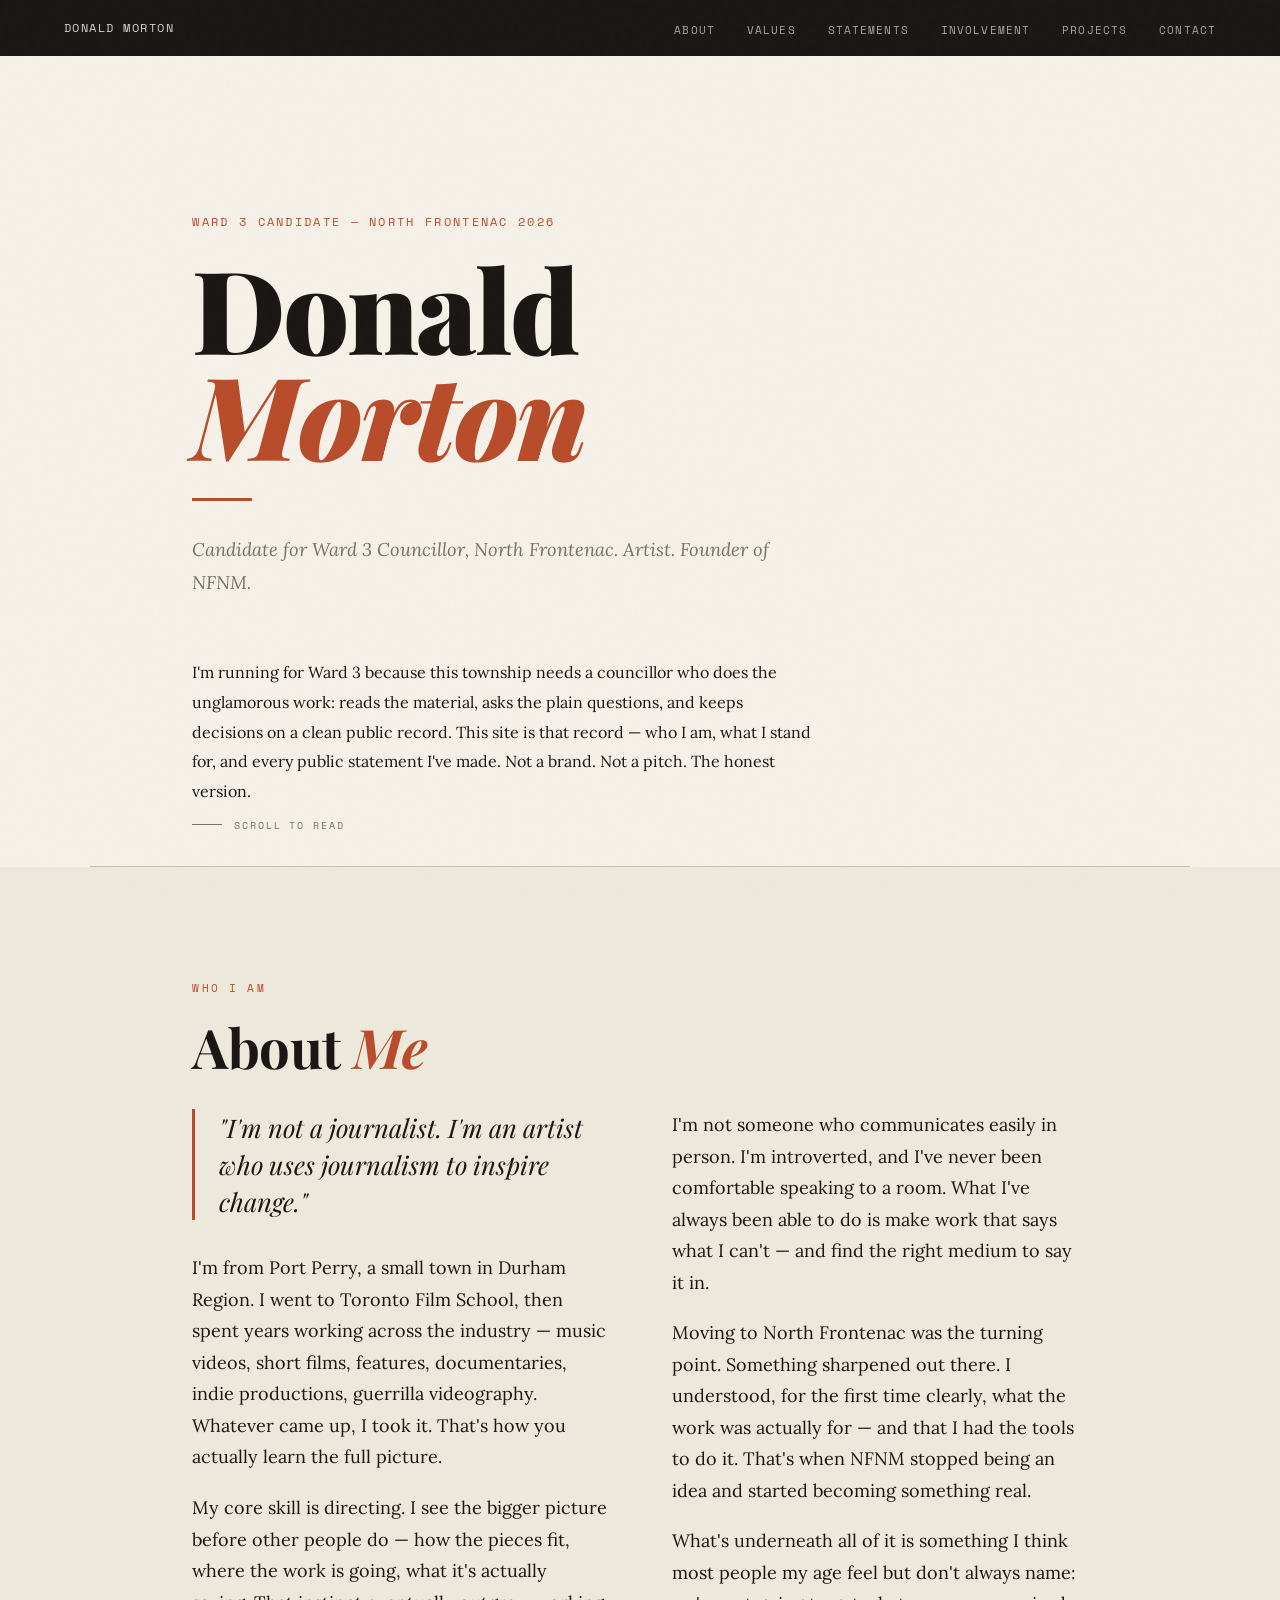
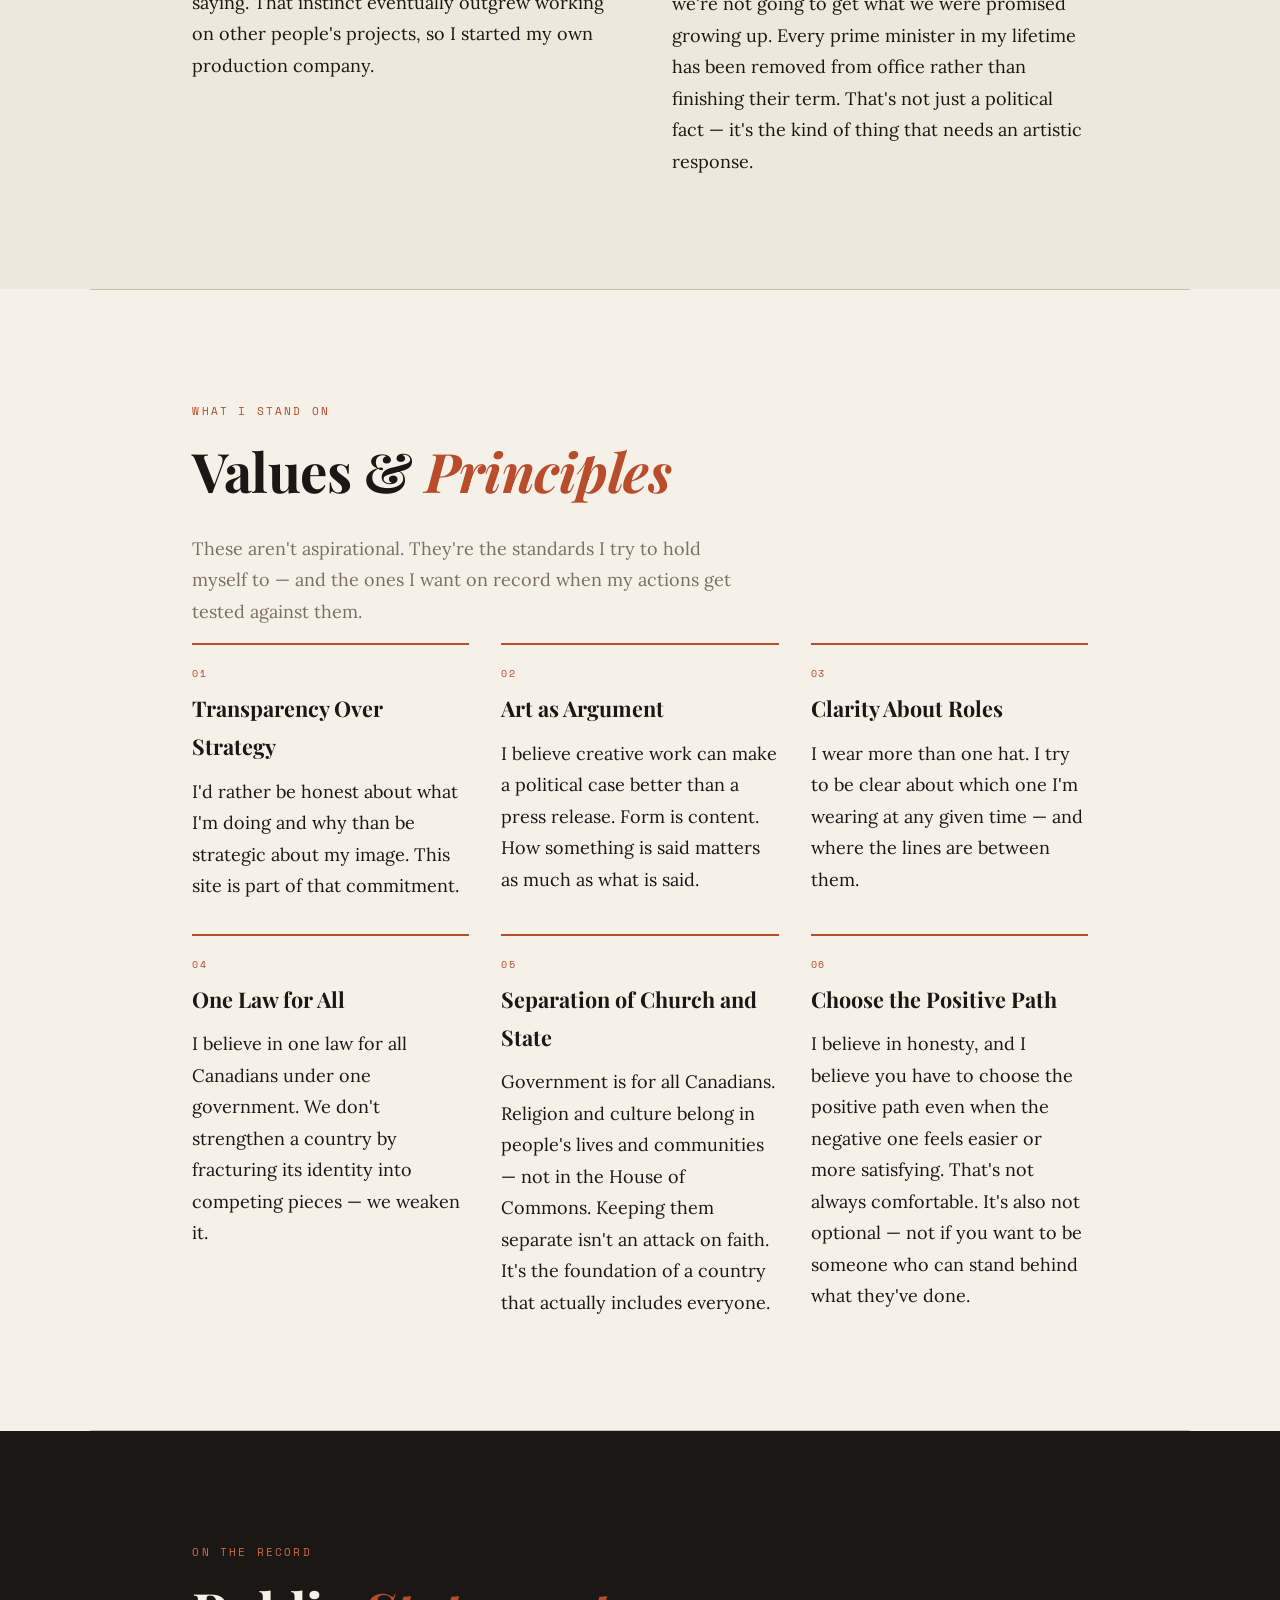
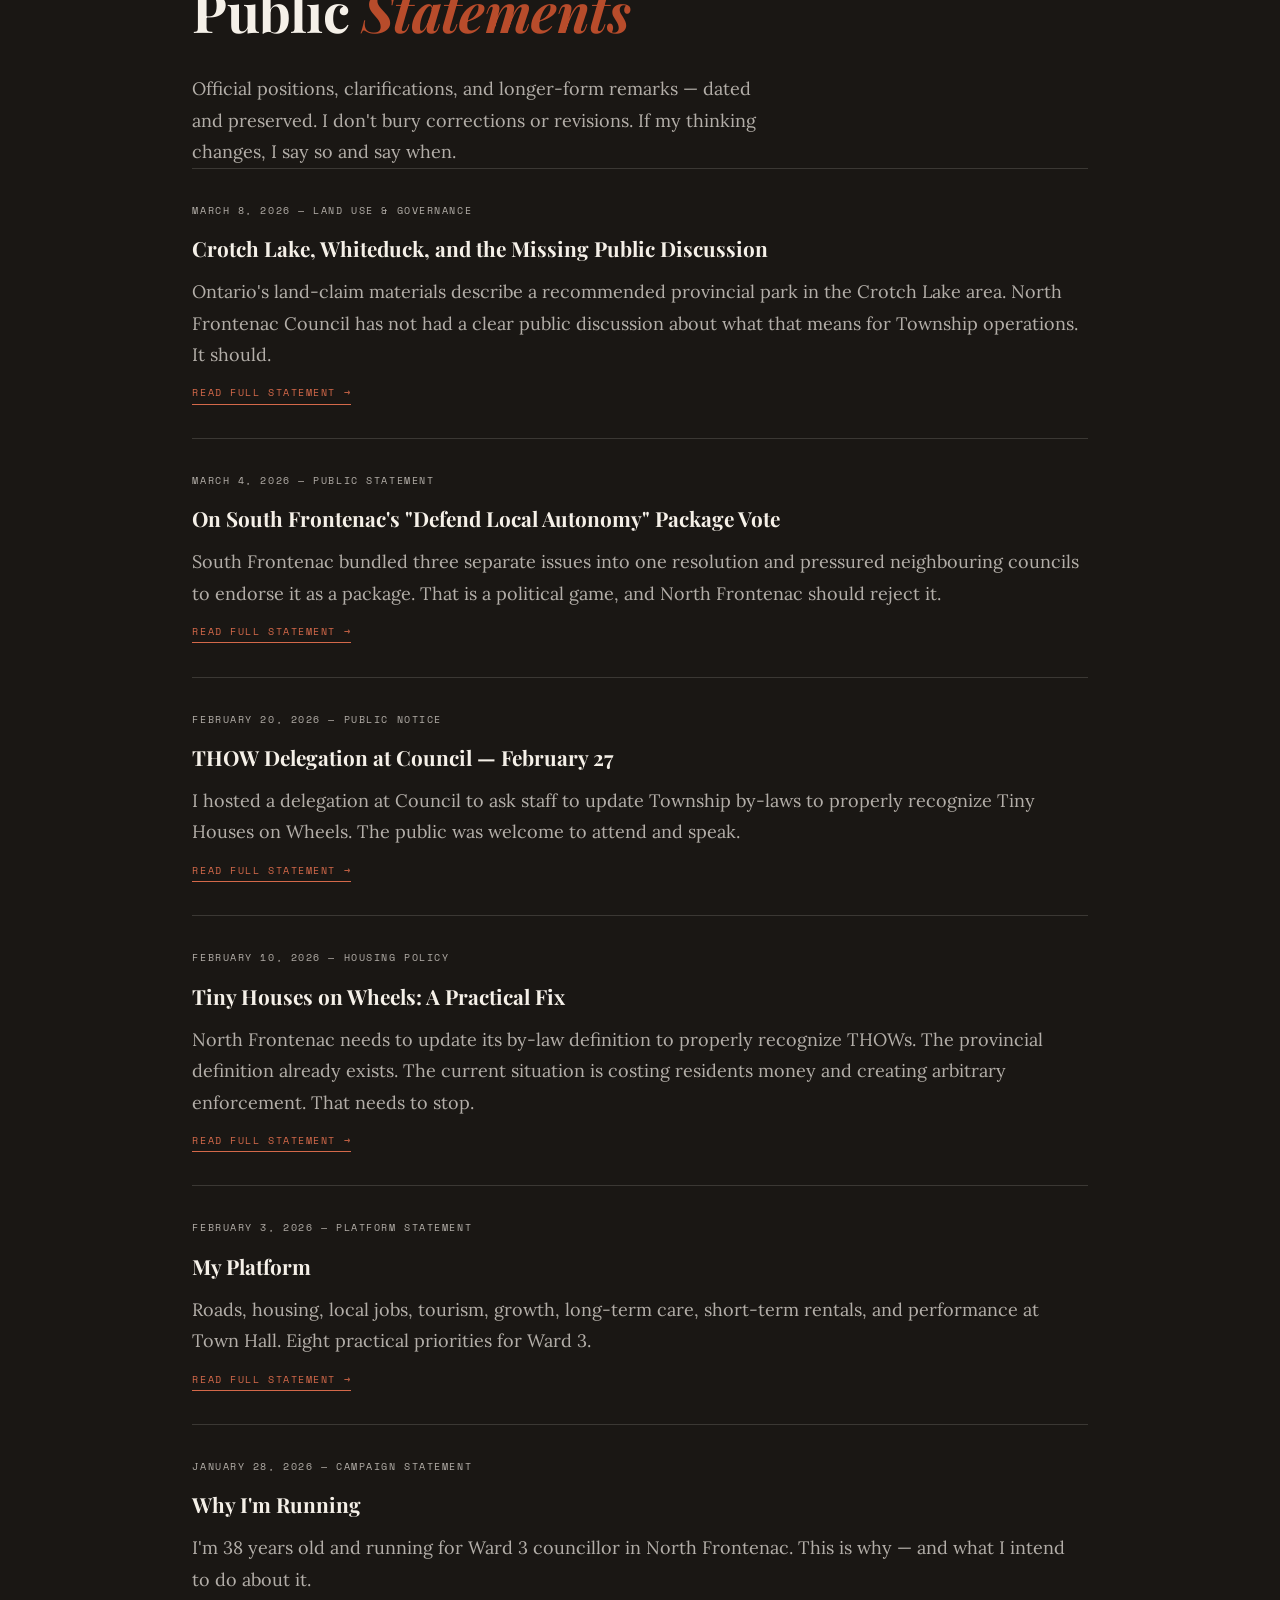
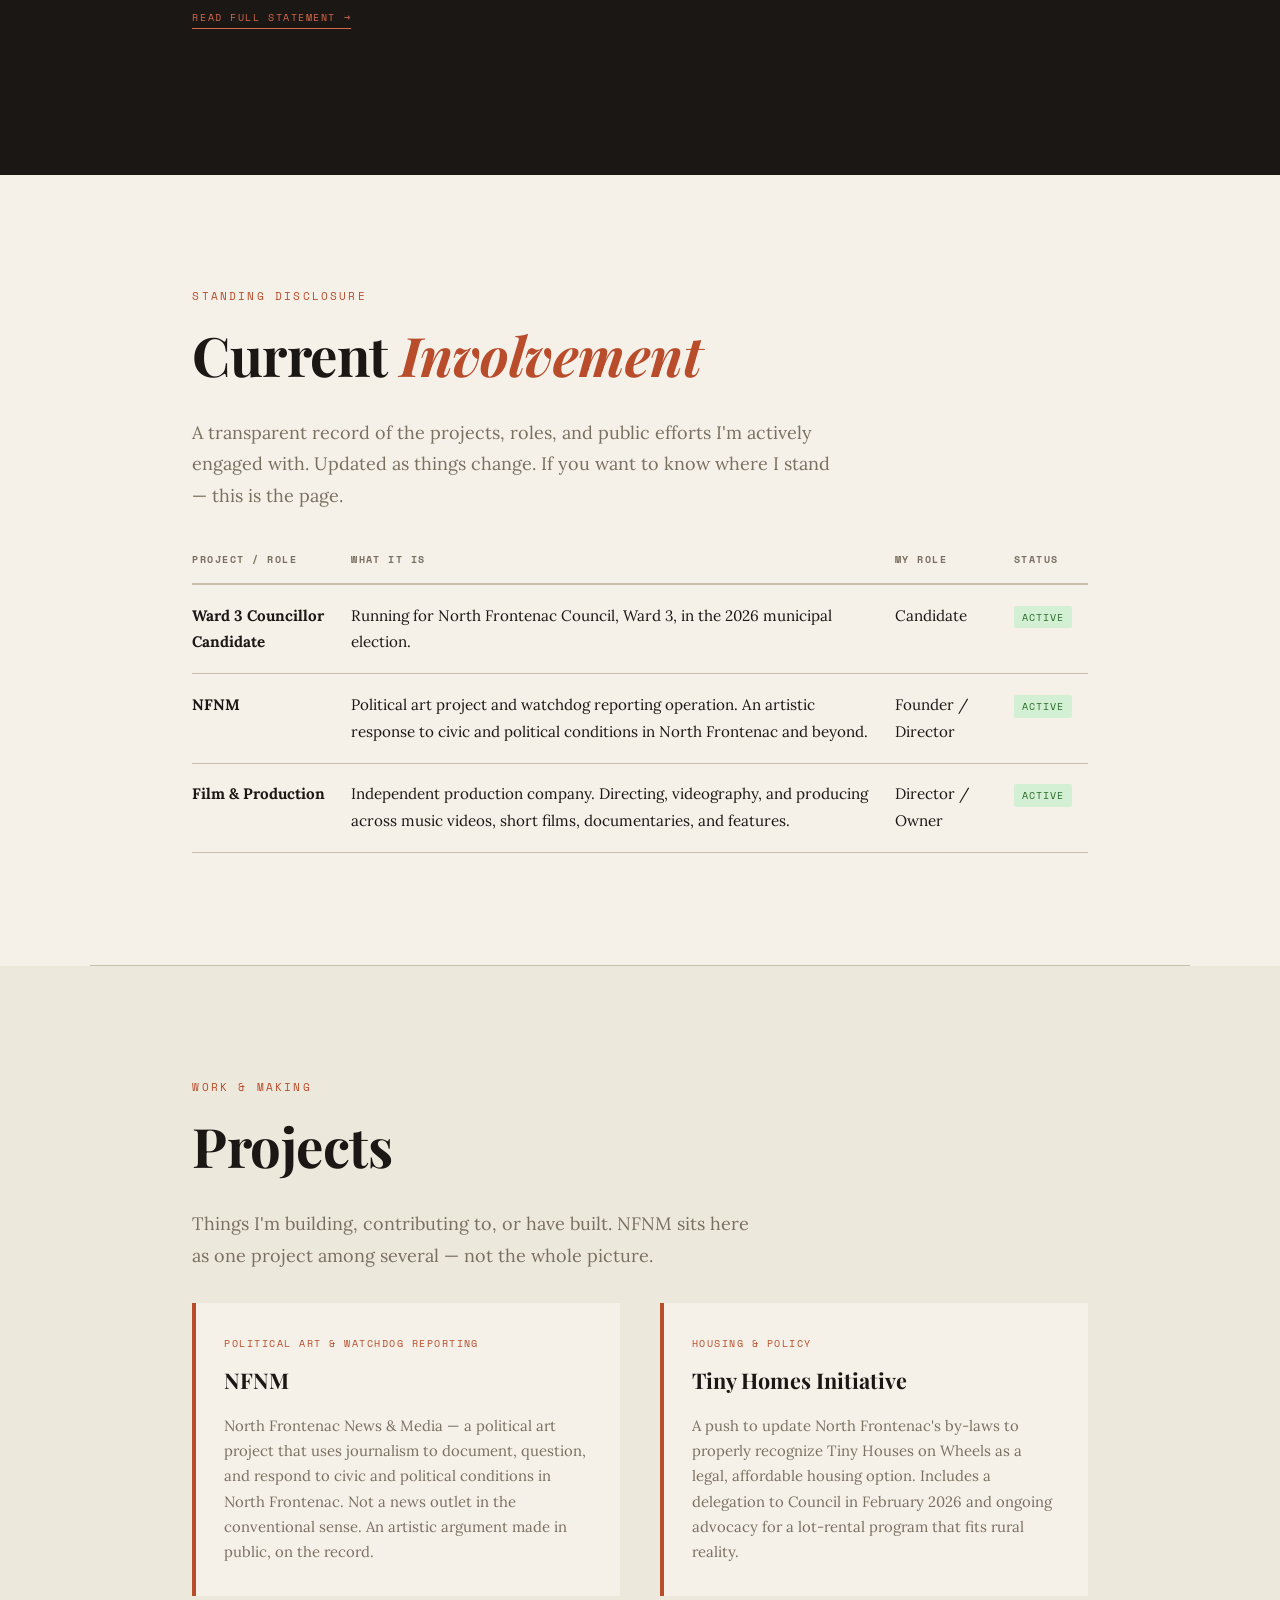
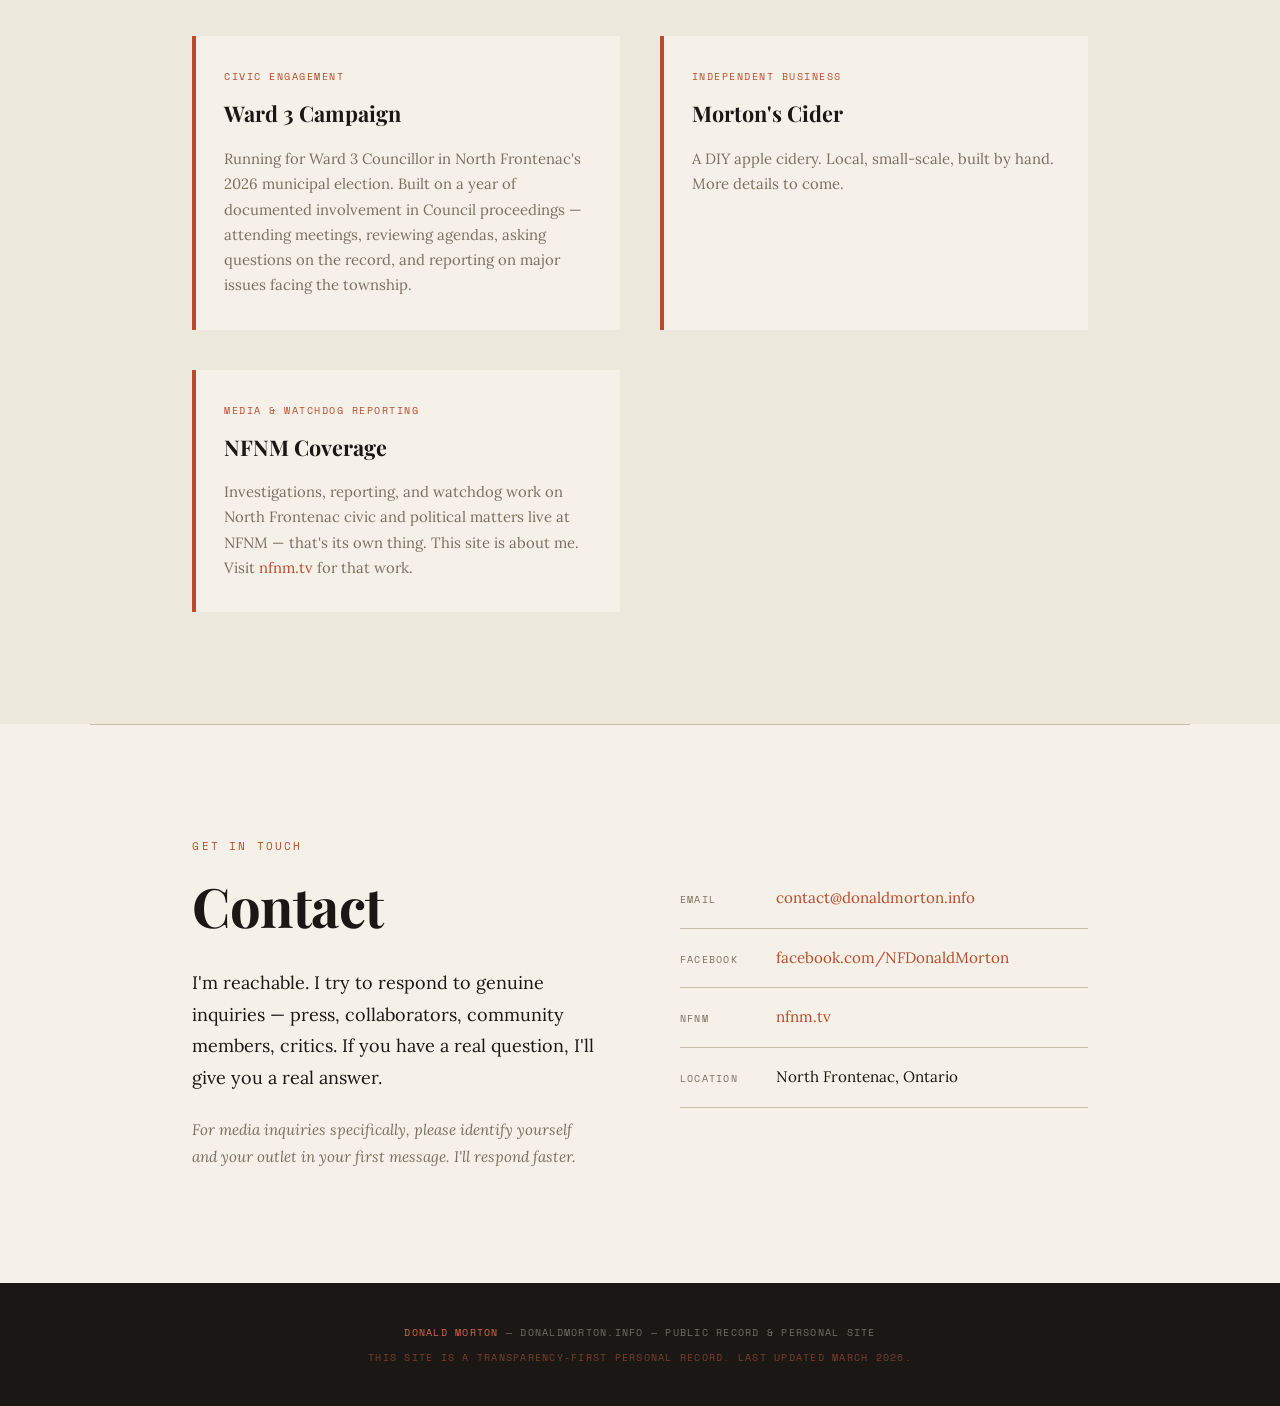
==== index.html @ 2f6a075d "Initial commit — donaldmorton.info Full site with index, 6 statement pages, CSS, and CNAME for GitHu" ====
<!DOCTYPE html>
<html lang="en">
<head>
  <meta charset="UTF-8" />
  <meta name="viewport" content="width=device-width, initial-scale=1.0"/>
  <title>Donald Morton — Public Record</title>
  <link rel="preconnect" href="https://fonts.googleapis.com">
  <link rel="preconnect" href="https://fonts.gstatic.com" crossorigin>
  <link href="https://fonts.googleapis.com/css2?family=Playfair+Display:ital,wght@0,400;0,700;0,900;1,400;1,700&family=Lora:ital,wght@0,400;0,500;1,400&family=Space+Mono:ital,wght@0,400;0,700;1,400&display=swap" rel="stylesheet">

  <style>
    :root {
      --ink:     #1a1714;
      --paper:   #f5f0e8;
      --warm:    #ede8dc;
      --rust:    #b84c2b;
      --rust-lt: #d4694a;
      --muted:   #7a7060;
      --rule:    #c8bfaa;
    }

    *, *::before, *::after { box-sizing: border-box; margin: 0; padding: 0; }

    html { scroll-behavior: smooth; }

    body {
      background: var(--paper);
      color: var(--ink);
      font-family: 'Lora', Georgia, serif;
      font-size: 18px;
      line-height: 1.75;
      overflow-x: hidden;
    }

    /* ── NOISE TEXTURE OVERLAY ── */
    body::before {
      content: '';
      position: fixed;
      inset: 0;
      background-image: url("data:image/svg+xml,%3Csvg viewBox='0 0 200 200' xmlns='http://www.w3.org/2000/svg'%3E%3Cfilter id='n'%3E%3CfeTurbulence type='fractalNoise' baseFrequency='0.75' numOctaves='4' stitchTiles='stitch'/%3E%3C/filter%3E%3Crect width='100%25' height='100%25' filter='url(%23n)' opacity='0.035'/%3E%3C/svg%3E");
      pointer-events: none;
      z-index: 1000;
      opacity: 0.4;
    }

    /* ── NAV ── */
    nav {
      position: sticky;
      top: 0;
      z-index: 500;
      background: var(--ink);
      color: var(--paper);
      display: flex;
      align-items: center;
      justify-content: space-between;
      padding: 0 clamp(1.5rem, 5vw, 4rem);
      height: 56px;
    }

    .nav-logo {
      font-family: 'Space Mono', monospace;
      font-size: 0.78rem;
      letter-spacing: 0.12em;
      text-transform: uppercase;
      color: var(--paper);
      text-decoration: none;
      opacity: 0.85;
    }

    .nav-links {
      display: flex;
      gap: 2rem;
      list-style: none;
    }

    .nav-links a {
      font-family: 'Space Mono', monospace;
      font-size: 0.7rem;
      letter-spacing: 0.1em;
      text-transform: uppercase;
      color: var(--paper);
      text-decoration: none;
      opacity: 0.65;
      transition: opacity 0.2s;
    }
    .nav-links a:hover { opacity: 1; }

    /* ── HAMBURGER (mobile) ── */
    .hamburger {
      display: none;
      flex-direction: column;
      gap: 5px;
      cursor: pointer;
      padding: 4px;
      background: none;
      border: none;
    }
    .hamburger span {
      display: block;
      width: 22px;
      height: 2px;
      background: var(--paper);
      opacity: 0.8;
      transition: all 0.3s;
    }

    /* ── SECTIONS ── */
    section {
      padding: clamp(4rem, 10vw, 7rem) clamp(1.5rem, 8vw, 14rem);
      max-width: 1100px;
      margin: 0 auto;
    }

    /* ── HERO ── */
    #home {
      min-height: 90vh;
      display: flex;
      flex-direction: column;
      justify-content: center;
      padding-top: clamp(4rem, 12vw, 9rem);
      padding-bottom: 3rem;
      position: relative;
    }

    .hero-eyebrow {
      font-family: 'Space Mono', monospace;
      font-size: 0.72rem;
      letter-spacing: 0.2em;
      text-transform: uppercase;
      color: var(--rust);
      margin-bottom: 1.4rem;
    }

    .hero-name {
      font-family: 'Playfair Display', serif;
      font-size: clamp(3.5rem, 9vw, 8rem);
      font-weight: 900;
      line-height: 0.92;
      letter-spacing: -0.02em;
      margin-bottom: 2rem;
      color: var(--ink);
    }

    .hero-name em {
      font-style: italic;
      color: var(--rust);
    }

    .hero-desc {
      max-width: 580px;
      font-size: 1.15rem;
      color: var(--muted);
      line-height: 1.8;
      margin-bottom: 2.5rem;
      font-style: italic;
    }

    .hero-rule {
      width: 60px;
      height: 3px;
      background: var(--rust);
      margin-bottom: 2rem;
    }

    .hero-statement {
      max-width: 620px;
      font-size: 1rem;
      line-height: 1.85;
    }

    .hero-scroll-hint {
      position: absolute;
      bottom: 2rem;
      left: clamp(1.5rem, 8vw, 14rem);
      font-family: 'Space Mono', monospace;
      font-size: 0.65rem;
      letter-spacing: 0.18em;
      text-transform: uppercase;
      color: var(--muted);
      display: flex;
      align-items: center;
      gap: 0.75rem;
    }
    .hero-scroll-hint::before {
      content: '';
      display: block;
      width: 30px;
      height: 1px;
      background: var(--muted);
    }

    /* ── DIVIDER ── */
    .divider {
      width: 100%;
      height: 1px;
      background: var(--rule);
      max-width: 1100px;
      margin: 0 auto;
    }

    /* ── SECTION HEADER ── */
    .section-tag {
      font-family: 'Space Mono', monospace;
      font-size: 0.68rem;
      letter-spacing: 0.2em;
      text-transform: uppercase;
      color: var(--rust);
      margin-bottom: 1.2rem;
    }

    h2 {
      font-family: 'Playfair Display', serif;
      font-size: clamp(2rem, 4.5vw, 3.4rem);
      font-weight: 700;
      line-height: 1.1;
      margin-bottom: 2rem;
      letter-spacing: -0.01em;
    }

    h2 em { font-style: italic; color: var(--rust); }

    h3 {
      font-family: 'Playfair Display', serif;
      font-size: 1.35rem;
      font-weight: 700;
      margin-bottom: 0.6rem;
    }

    p + p { margin-top: 1.2rem; }

    /* ── ABOUT ── */
    #about { background: var(--warm); max-width: 100%; }
    #about .inner { max-width: 1100px; margin: 0 auto; padding: 0 clamp(1.5rem, 8vw, 14rem); }

    .about-grid {
      display: grid;
      grid-template-columns: 1fr 1fr;
      gap: 4rem;
      align-items: start;
      margin-top: 1rem;
    }

    .about-pull {
      font-family: 'Playfair Display', serif;
      font-size: 1.6rem;
      font-style: italic;
      line-height: 1.45;
      color: var(--ink);
      border-left: 3px solid var(--rust);
      padding-left: 1.5rem;
      margin-bottom: 2rem;
    }

    /* ── VALUES ── */
    .values-list {
      display: grid;
      grid-template-columns: repeat(auto-fit, minmax(260px, 1fr));
      gap: 2rem;
      margin-top: 1rem;
    }

    .value-card {
      border-top: 2px solid var(--rust);
      padding-top: 1.2rem;
    }

    .value-number {
      font-family: 'Space Mono', monospace;
      font-size: 0.65rem;
      letter-spacing: 0.15em;
      color: var(--rust);
      margin-bottom: 0.5rem;
    }

    /* ── STATEMENTS ── */
    #statements { background: var(--ink); color: var(--paper); max-width: 100%; }
    #statements .inner { max-width: 1100px; margin: 0 auto; padding: clamp(4rem, 10vw, 7rem) clamp(1.5rem, 8vw, 14rem); }
    #statements .section-tag { color: var(--rust-lt); }
    #statements h2 { color: var(--paper); }
    #statements p, #statements .statement-meta { color: rgba(245, 240, 232, 0.7); }

    .statement-entry {
      border-top: 1px solid rgba(245, 240, 232, 0.15);
      padding: 2rem 0;
    }
    .statement-entry:first-of-type { border-top: none; margin-top: 2rem; }

    .statement-meta {
      font-family: 'Space Mono', monospace;
      font-size: 0.65rem;
      letter-spacing: 0.15em;
      text-transform: uppercase;
      margin-bottom: 0.7rem;
    }

    .statement-title {
      font-family: 'Playfair Display', serif;
      font-size: 1.3rem;
      font-weight: 700;
      color: var(--paper);
      margin-bottom: 0.6rem;
    }

    .statement-link {
      display: inline-block;
      margin-top: 0.8rem;
      font-family: 'Space Mono', monospace;
      font-size: 0.65rem;
      letter-spacing: 0.15em;
      text-transform: uppercase;
      color: var(--rust-lt);
      text-decoration: none;
      border-bottom: 1px solid var(--rust-lt);
      padding-bottom: 2px;
    }

    /* ── INVOLVEMENT ── */
    .involvement-table {
      width: 100%;
      border-collapse: collapse;
      margin-top: 2rem;
    }

    .involvement-table th {
      font-family: 'Space Mono', monospace;
      font-size: 0.62rem;
      letter-spacing: 0.15em;
      text-transform: uppercase;
      color: var(--muted);
      text-align: left;
      padding: 0.5rem 1rem 0.9rem 0;
      border-bottom: 2px solid var(--rule);
    }

    .involvement-table td {
      padding: 1.1rem 1rem 1.1rem 0;
      border-bottom: 1px solid var(--rule);
      vertical-align: top;
      font-size: 0.95rem;
    }

    .status-badge {
      display: inline-block;
      font-family: 'Space Mono', monospace;
      font-size: 0.6rem;
      letter-spacing: 0.1em;
      text-transform: uppercase;
      padding: 3px 8px;
      border-radius: 2px;
    }

    .status-active {
      background: #d4f0d4;
      color: #2a6b2a;
    }

    .status-developing {
      background: #fdefd8;
      color: #7a4d10;
    }

    /* ── PROJECTS ── */
    #projects { background: var(--warm); max-width: 100%; }
    #projects .inner { max-width: 1100px; margin: 0 auto; padding: clamp(4rem, 10vw, 7rem) clamp(1.5rem, 8vw, 14rem); }

    .projects-grid {
      display: grid;
      grid-template-columns: repeat(auto-fit, minmax(290px, 1fr));
      gap: 2.5rem;
      margin-top: 2rem;
    }

    .project-card {
      background: var(--paper);
      padding: 2rem;
      position: relative;
    }

    .project-card::before {
      content: '';
      position: absolute;
      top: 0;
      left: 0;
      width: 4px;
      height: 100%;
      background: var(--rust);
    }

    .project-type {
      font-family: 'Space Mono', monospace;
      font-size: 0.62rem;
      letter-spacing: 0.15em;
      text-transform: uppercase;
      color: var(--rust);
      margin-bottom: 0.6rem;
    }

    .project-card h3 {
      margin-bottom: 0.8rem;
    }

    .project-card p {
      font-size: 0.93rem;
      color: var(--muted);
      line-height: 1.7;
    }

    /* ── CONTACT ── */
    .contact-inner {
      display: grid;
      grid-template-columns: 1fr 1fr;
      gap: 5rem;
      align-items: start;
    }

    .contact-note {
      font-style: italic;
      color: var(--muted);
      font-size: 0.95rem;
      margin-top: 1.5rem;
    }

    .contact-methods {
      margin-top: 2rem;
    }

    .contact-item {
      display: flex;
      align-items: baseline;
      gap: 1rem;
      padding: 1rem 0;
      border-bottom: 1px solid var(--rule);
    }

    .contact-label {
      font-family: 'Space Mono', monospace;
      font-size: 0.65rem;
      letter-spacing: 0.12em;
      text-transform: uppercase;
      color: var(--muted);
      min-width: 80px;
    }

    .contact-value {
      font-size: 0.95rem;
      color: var(--ink);
    }

    .contact-value a {
      color: var(--rust);
      text-decoration: none;
    }
    .contact-value a:hover {
      text-decoration: underline;
    }

    /* ── FOOTER ── */
    footer {
      background: var(--ink);
      color: rgba(245, 240, 232, 0.4);
      text-align: center;
      padding: 2.5rem;
      font-family: 'Space Mono', monospace;
      font-size: 0.65rem;
      letter-spacing: 0.12em;
      text-transform: uppercase;
    }

    footer span {
      color: var(--rust-lt);
    }

    /* ── ANIMATIONS ── */
    .reveal {
      opacity: 0;
      transform: translateY(24px);
      transition: opacity 0.7s ease, transform 0.7s ease;
    }
    .reveal.visible {
      opacity: 1;
      transform: translateY(0);
    }

    /* ── MOBILE ── */
    @media (max-width: 768px) {
      .nav-links { display: none; }
      .hamburger { display: flex; }

      .about-grid,
      .contact-inner {
        grid-template-columns: 1fr;
        gap: 2rem;
      }

      .involvement-table th:nth-child(3),
      .involvement-table td:nth-child(3) {
        display: none;
      }
    }

    @media (max-width: 480px) {
      .involvement-table { font-size: 0.85rem; }
    }
  </style>
</head>
<body>

  <!-- NAV -->
  <nav>
    <a class="nav-logo" href="#home">Donald Morton</a>
    <ul class="nav-links">
      <li><a href="#about">About</a></li>
      <li><a href="#values">Values</a></li>
      <li><a href="#statements">Statements</a></li>
      <li><a href="#involvement">Involvement</a></li>
      <li><a href="#projects">Projects</a></li>
      <li><a href="#contact">Contact</a></li>
    </ul>
    <button class="hamburger" onclick="toggleMenu()" aria-label="Menu">
      <span></span><span></span><span></span>
    </button>
  </nav>

  <!-- HERO -->
  <section id="home">
    <div class="hero-eyebrow">Ward 3 Candidate — North Frontenac 2026</div>
    <h1 class="hero-name">Donald<br><em>Morton</em></h1>
    <div class="hero-rule"></div>
    <p class="hero-desc">Candidate for Ward 3 Councillor, North Frontenac. Artist. Founder of NFNM.</p>
    <p class="hero-statement">
      I'm running for Ward 3 because this township needs a councillor who does the unglamorous work:
      reads the material, asks the plain questions, and keeps decisions on a clean public record.
      This site is that record — who I am, what I stand for, and every public statement I've made.
      Not a brand. Not a pitch. The honest version.
    </p>
    <div class="hero-scroll-hint">Scroll to read</div>
  </section>

  <div class="divider"></div>

  <!-- ABOUT -->
  <div id="about" style="padding: clamp(4rem,10vw,7rem) 0;">
    <div class="inner">
      <div class="section-tag">Who I Am</div>
      <h2>About <em>Me</em></h2>
      <div class="about-grid reveal">
        <div>
          <div class="about-pull">
            "I'm not a journalist. I'm an artist who uses journalism to inspire change."
          </div>
          <p>
            I'm from Port Perry, a small town in Durham Region. I went to Toronto Film School,
            then spent years working across the industry — music videos, short films, features,
            documentaries, indie productions, guerrilla videography. Whatever came up, I took it.
            That's how you actually learn the full picture.
          </p>
          <p>
            My core skill is directing. I see the bigger picture before other people do — how the
            pieces fit, where the work is going, what it's actually saying. That instinct eventually
            outgrew working on other people's projects, so I started my own production company.
          </p>
        </div>
        <div>
          <p>
            I'm not someone who communicates easily in person. I'm introverted, and I've never been
            comfortable speaking to a room. What I've always been able to do is make work that says
            what I can't — and find the right medium to say it in.
          </p>
          <p>
            Moving to North Frontenac was the turning point. Something sharpened out there. I understood,
            for the first time clearly, what the work was actually for — and that I had the tools to do it.
            That's when NFNM stopped being an idea and started becoming something real.
          </p>
          <p>
            What's underneath all of it is something I think most people my age feel but don't always name:
            we're not going to get what we were promised growing up. Every prime minister in my lifetime has
            been removed from office rather than finishing their term. That's not just a political fact —
            it's the kind of thing that needs an artistic response.
          </p>
        </div>
      </div>
    </div>
  </div>

  <div class="divider"></div>

  <!-- VALUES -->
  <section id="values">
    <div class="section-tag">What I Stand On</div>
    <h2>Values &amp; <em>Principles</em></h2>
    <p style="max-width: 560px; color: var(--muted); margin-bottom: 1rem;">
      These aren't aspirational. They're the standards I try to hold myself to — 
      and the ones I want on record when my actions get tested against them.
    </p>
    <div class="values-list reveal">

      <div class="value-card">
        <div class="value-number">01</div>
        <h3>Transparency Over Strategy</h3>
        <p>I'd rather be honest about what I'm doing and why than be strategic about my image. This site is part of that commitment.</p>
      </div>

      <div class="value-card">
        <div class="value-number">02</div>
        <h3>Art as Argument</h3>
        <p>I believe creative work can make a political case better than a press release. Form is content. How something is said matters as much as what is said.</p>
      </div>

      <div class="value-card">
        <div class="value-number">03</div>
        <h3>Clarity About Roles</h3>
        <p>I wear more than one hat. I try to be clear about which one I'm wearing at any given time — and where the lines are between them.</p>
      </div>

      <div class="value-card">
        <div class="value-number">04</div>
        <h3>One Law for All</h3>
        <p>I believe in one law for all Canadians under one government. We don't strengthen a country by fracturing its identity into competing pieces — we weaken it.</p>
      </div>

      <div class="value-card">
        <div class="value-number">05</div>
        <h3>Separation of Church and State</h3>
        <p>Government is for all Canadians. Religion and culture belong in people's lives and communities — not in the House of Commons. Keeping them separate isn't an attack on faith. It's the foundation of a country that actually includes everyone.</p>
      </div>

      <div class="value-card">
        <div class="value-number">06</div>
        <h3>Choose the Positive Path</h3>
        <p>I believe in honesty, and I believe you have to choose the positive path even when the negative one feels easier or more satisfying. That's not always comfortable. It's also not optional — not if you want to be someone who can stand behind what they've done.</p>
      </div>

    </div>
  </section>

  <div class="divider"></div>

  <!-- PUBLIC STATEMENTS -->
  <div id="statements">
    <div class="inner">
      <div class="section-tag">On The Record</div>
      <h2>Public <em>Statements</em></h2>
      <p style="max-width: 580px;">
        Official positions, clarifications, and longer-form remarks — dated and preserved. 
        I don't bury corrections or revisions. If my thinking changes, I say so and say when.
      </p>

      <div class="statement-entry reveal">
        <div class="statement-meta">March 8, 2026 — Land Use &amp; Governance</div>
        <div class="statement-title">Crotch Lake, Whiteduck, and the Missing Public Discussion</div>
        <p>Ontario's land-claim materials describe a recommended provincial park in the Crotch Lake area. North Frontenac Council has not had a clear public discussion about what that means for Township operations. It should.</p>
        <a href="statements/crotch-lake-whiteduck.html" class="statement-link">Read full statement →</a>
      </div>

      <div class="statement-entry reveal">
        <div class="statement-meta">March 4, 2026 — Public Statement</div>
        <div class="statement-title">On South Frontenac's "Defend Local Autonomy" Package Vote</div>
        <p>South Frontenac bundled three separate issues into one resolution and pressured neighbouring councils to endorse it as a package. That is a political game, and North Frontenac should reject it.</p>
        <a href="statements/south-frontenac-bundling.html" class="statement-link">Read full statement →</a>
      </div>

      <div class="statement-entry reveal">
        <div class="statement-meta">February 20, 2026 — Public Notice</div>
        <div class="statement-title">THOW Delegation at Council — February 27</div>
        <p>I hosted a delegation at Council to ask staff to update Township by-laws to properly recognize Tiny Houses on Wheels. The public was welcome to attend and speak.</p>
        <a href="statements/thow-delegation.html" class="statement-link">Read full statement →</a>
      </div>

      <div class="statement-entry reveal">
        <div class="statement-meta">February 10, 2026 — Housing Policy</div>
        <div class="statement-title">Tiny Houses on Wheels: A Practical Fix</div>
        <p>North Frontenac needs to update its by-law definition to properly recognize THOWs. The provincial definition already exists. The current situation is costing residents money and creating arbitrary enforcement. That needs to stop.</p>
        <a href="statements/thow-definition.html" class="statement-link">Read full statement →</a>
      </div>

      <div class="statement-entry reveal">
        <div class="statement-meta">February 3, 2026 — Platform Statement</div>
        <div class="statement-title">My Platform</div>
        <p>Roads, housing, local jobs, tourism, growth, long-term care, short-term rentals, and performance at Town Hall. Eight practical priorities for Ward 3.</p>
        <a href="statements/platform.html" class="statement-link">Read full statement →</a>
      </div>

      <div class="statement-entry reveal">
        <div class="statement-meta">January 28, 2026 — Campaign Statement</div>
        <div class="statement-title">Why I'm Running</div>
        <p>I'm 38 years old and running for Ward 3 councillor in North Frontenac. This is why — and what I intend to do about it.</p>
        <a href="statements/why-i-am-running.html" class="statement-link">Read full statement →</a>
      </div>

    </div>
  </div>

  <!-- CURRENT INVOLVEMENT -->
  <section id="involvement">
    <div class="section-tag">Standing Disclosure</div>
    <h2>Current <em>Involvement</em></h2>
    <p style="max-width: 640px; color: var(--muted); margin-bottom: 0.5rem;">
      A transparent record of the projects, roles, and public efforts I'm actively engaged with. 
      Updated as things change. If you want to know where I stand — this is the page.
    </p>

    <table class="involvement-table reveal">
      <thead>
        <tr>
          <th>Project / Role</th>
          <th>What It Is</th>
          <th>My Role</th>
          <th>Status</th>
        </tr>
      </thead>
      <tbody>
        <tr>
          <td><strong>Ward 3 Councillor Candidate</strong></td>
          <td>Running for North Frontenac Council, Ward 3, in the 2026 municipal election.</td>
          <td>Candidate</td>
          <td><span class="status-badge status-active">Active</span></td>
        </tr>
        <tr>
          <td><strong>NFNM</strong></td>
          <td>Political art project and watchdog reporting operation. An artistic response to civic and political conditions in North Frontenac and beyond.</td>
          <td>Founder / Director</td>
          <td><span class="status-badge status-active">Active</span></td>
        </tr>
        <tr>
          <td><strong>Film &amp; Production</strong></td>
          <td>Independent production company. Directing, videography, and producing across music videos, short films, documentaries, and features.</td>
          <td>Director / Owner</td>
          <td><span class="status-badge status-active">Active</span></td>
        </tr>
      </tbody>
    </table>
  </section>

  <div class="divider"></div>

  <!-- PROJECTS -->
  <div id="projects">
    <div class="inner">
      <div class="section-tag">Work &amp; Making</div>
      <h2>Projects</h2>
      <p style="max-width: 560px; color: var(--muted);">
        Things I'm building, contributing to, or have built. 
        NFNM sits here as one project among several — not the whole picture.
      </p>

      <div class="projects-grid reveal">

        <div class="project-card">
          <div class="project-type">Political Art &amp; Watchdog Reporting</div>
          <h3>NFNM</h3>
          <p>North Frontenac News &amp; Media — a political art project that uses journalism to document, question, and respond to civic and political conditions in North Frontenac. Not a news outlet in the conventional sense. An artistic argument made in public, on the record.</p>
        </div>

        <div class="project-card">
          <div class="project-type">Housing &amp; Policy</div>
          <h3>Tiny Homes Initiative</h3>
          <p>A push to update North Frontenac's by-laws to properly recognize Tiny Houses on Wheels as a legal, affordable housing option. Includes a delegation to Council in February 2026 and ongoing advocacy for a lot-rental program that fits rural reality.</p>
        </div>

        <div class="project-card">
          <div class="project-type">Civic Engagement</div>
          <h3>Ward 3 Campaign</h3>
          <p>Running for Ward 3 Councillor in North Frontenac's 2026 municipal election. Built on a year of documented involvement in Council proceedings — attending meetings, reviewing agendas, asking questions on the record, and reporting on major issues facing the township.</p>
        </div>

        <div class="project-card">
          <div class="project-type">Independent Business</div>
          <h3>Morton's Cider</h3>
          <p>A DIY apple cidery. Local, small-scale, built by hand. More details to come.</p>
        </div>

        <div class="project-card">
          <div class="project-type">Media &amp; Watchdog Reporting</div>
          <h3>NFNM Coverage</h3>
          <p>Investigations, reporting, and watchdog work on North Frontenac civic and political matters live at NFNM — that's its own thing. This site is about me. Visit <a href="https://nfnm.tv" target="_blank" style="color: var(--rust); text-decoration: none;">nfnm.tv</a> for that work.</p>
        </div>

      </div>
    </div>
  </div>

  <div class="divider"></div>

  <!-- CONTACT -->
  <section id="contact">
    <div class="contact-inner">
      <div>
        <div class="section-tag">Get In Touch</div>
        <h2>Contact</h2>
        <p>
          I'm reachable. I try to respond to genuine inquiries — press, collaborators, 
          community members, critics. If you have a real question, I'll give you a real answer.
        </p>
        <p class="contact-note">
          For media inquiries specifically, please identify yourself and your outlet 
          in your first message. I'll respond faster.
        </p>
      </div>
      <div class="contact-methods">
        <div class="contact-item">
          <span class="contact-label">Email</span>
          <span class="contact-value"><a href="mailto:contact@donaldmorton.info">contact@donaldmorton.info</a></span>
        </div>
        <div class="contact-item">
          <span class="contact-label">Facebook</span>
          <span class="contact-value"><a href="https://www.facebook.com/NFDonaldMorton/" target="_blank">facebook.com/NFDonaldMorton</a></span>
        </div>
        <div class="contact-item">
          <span class="contact-label">NFNM</span>
          <span class="contact-value"><a href="https://nfnm.tv" target="_blank">nfnm.tv</a></span>
        </div>
        <div class="contact-item">
          <span class="contact-label">Location</span>
          <span class="contact-value">North Frontenac, Ontario</span>
        </div>
      </div>
    </div>
  </section>

  <!-- FOOTER -->
  <footer>
    <span>Donald Morton</span> — donaldmorton.info — Public Record &amp; Personal Site<br>
    <span style="opacity:0.5; font-size: 0.6rem; margin-top: 0.5rem; display: block;">
      This site is a transparency-first personal record. Last updated March 2026.
    </span>
  </footer>

  <script>
    // Scroll reveal
    const reveals = document.querySelectorAll('.reveal');
    const observer = new IntersectionObserver((entries) => {
      entries.forEach(entry => {
        if (entry.isIntersecting) {
          entry.target.classList.add('visible');
          observer.unobserve(entry.target);
        }
      });
    }, { threshold: 0.1 });
    reveals.forEach(el => observer.observe(el));

    // Mobile menu
    let menuOpen = false;
    function toggleMenu() {
      menuOpen = !menuOpen;
      const links = document.querySelector('.nav-links');
      if (menuOpen) {
        links.style.display = 'flex';
        links.style.flexDirection = 'column';
        links.style.position = 'absolute';
        links.style.top = '56px';
        links.style.right = '0';
        links.style.background = '#1a1714';
        links.style.padding = '1.5rem 2rem';
        links.style.gap = '1.2rem';
        links.style.minWidth = '200px';
      } else {
        links.style.display = 'none';
      }
    }

    // Close menu on link click
    document.querySelectorAll('.nav-links a').forEach(link => {
      link.addEventListener('click', () => {
        menuOpen = false;
        document.querySelector('.nav-links').style.display = 'none';
      });
    });
  </script>
</body>
</html>
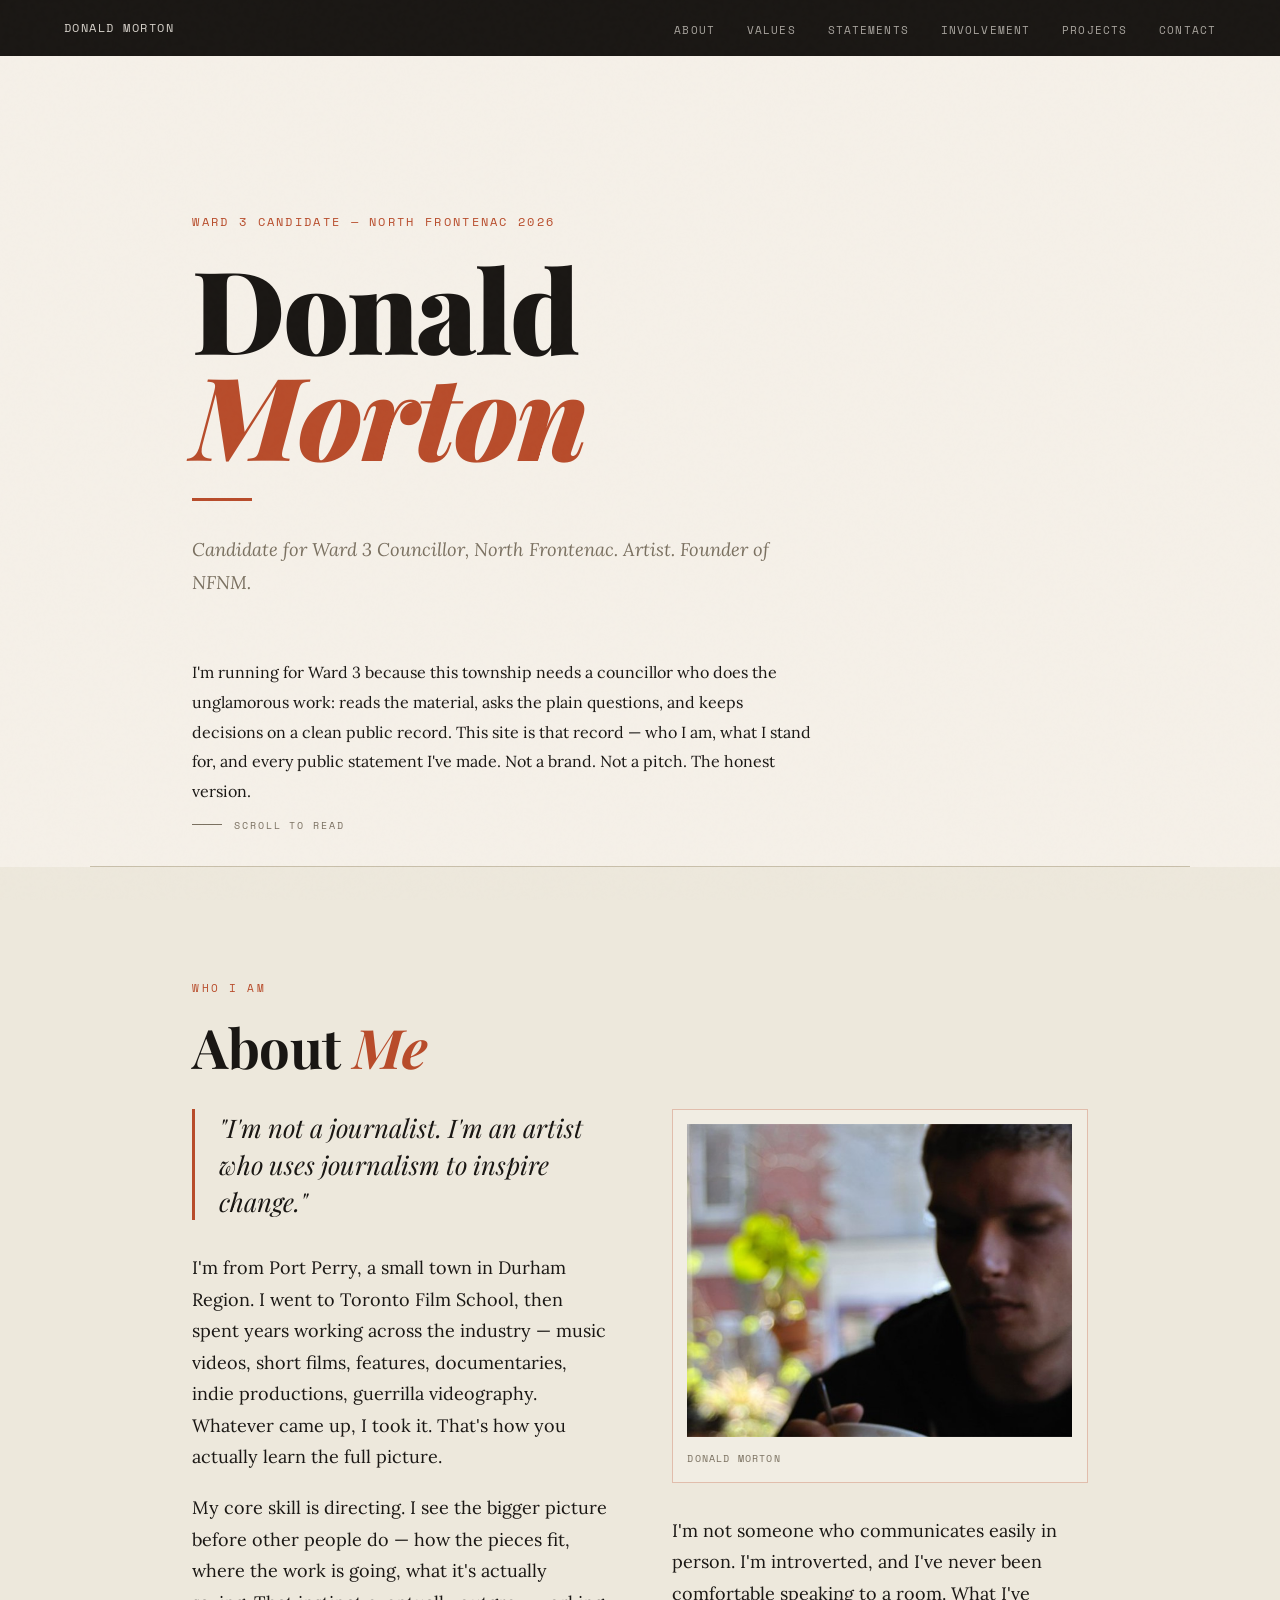
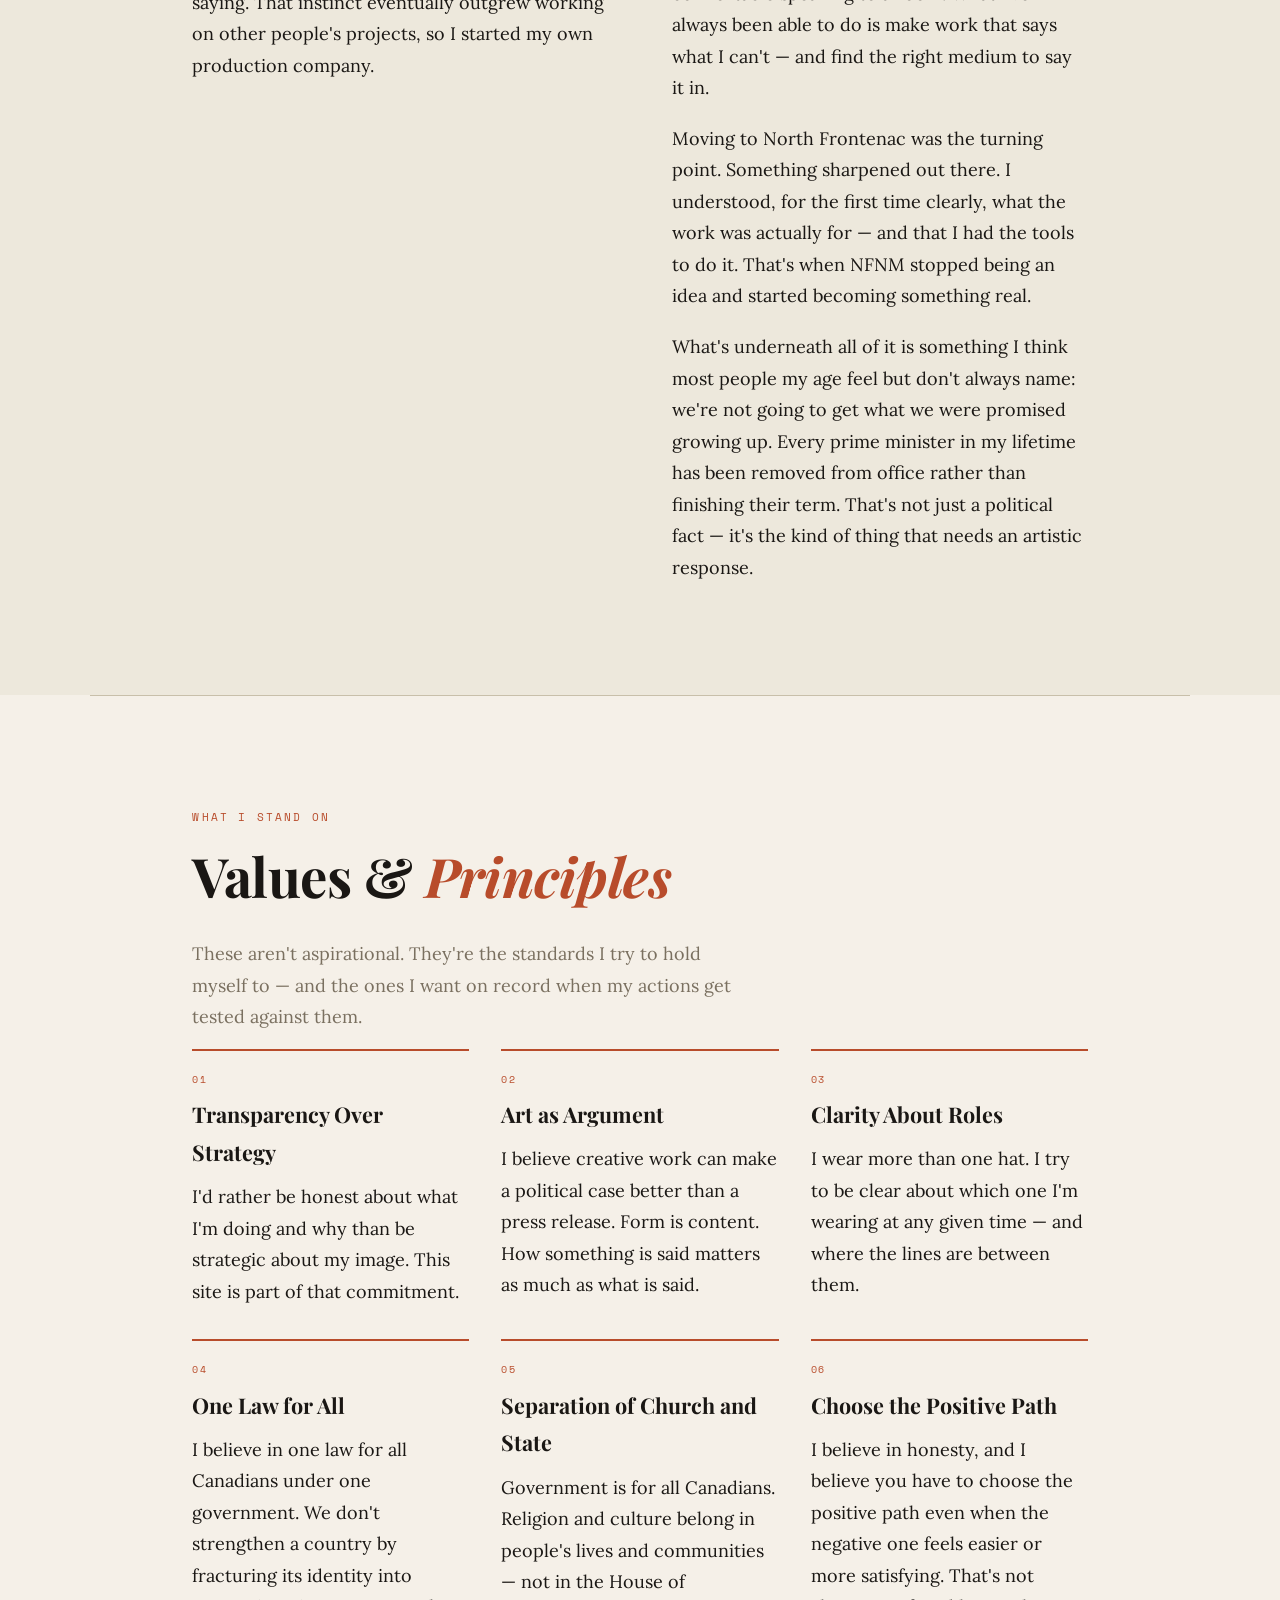
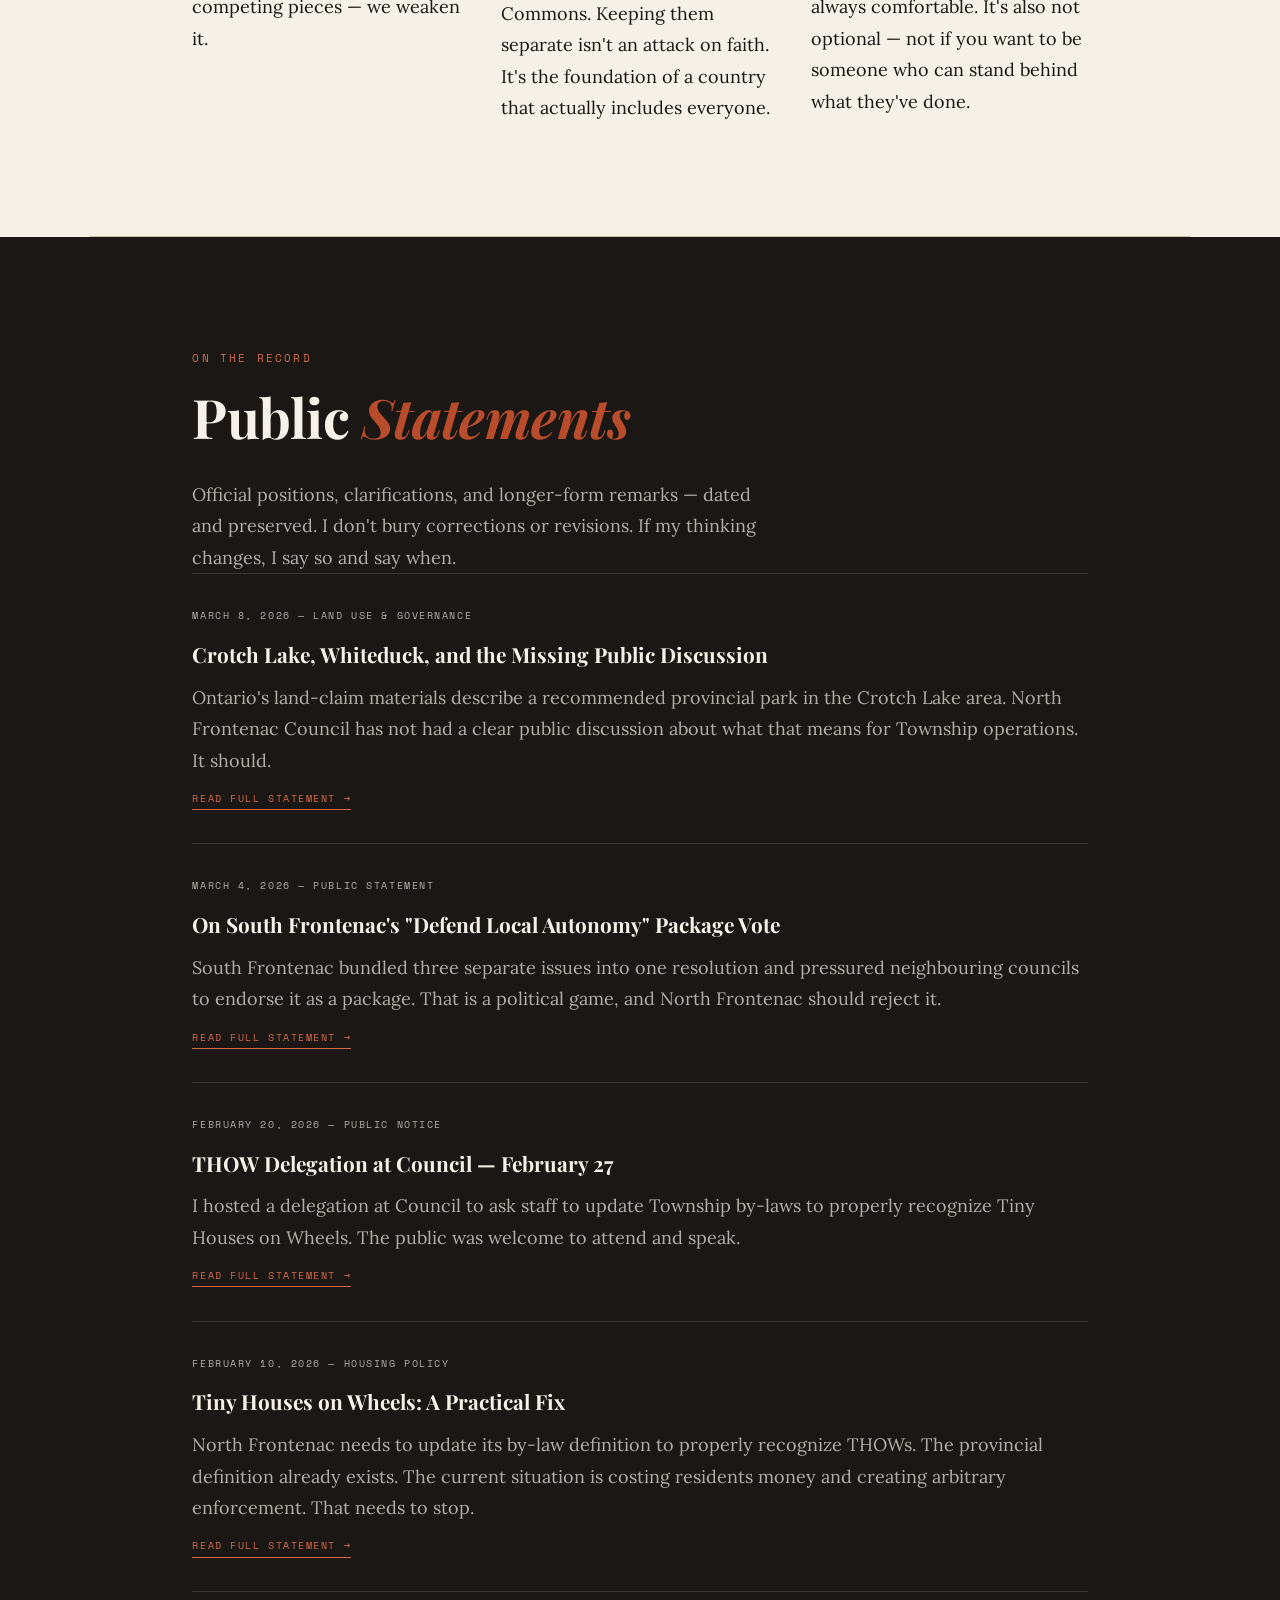
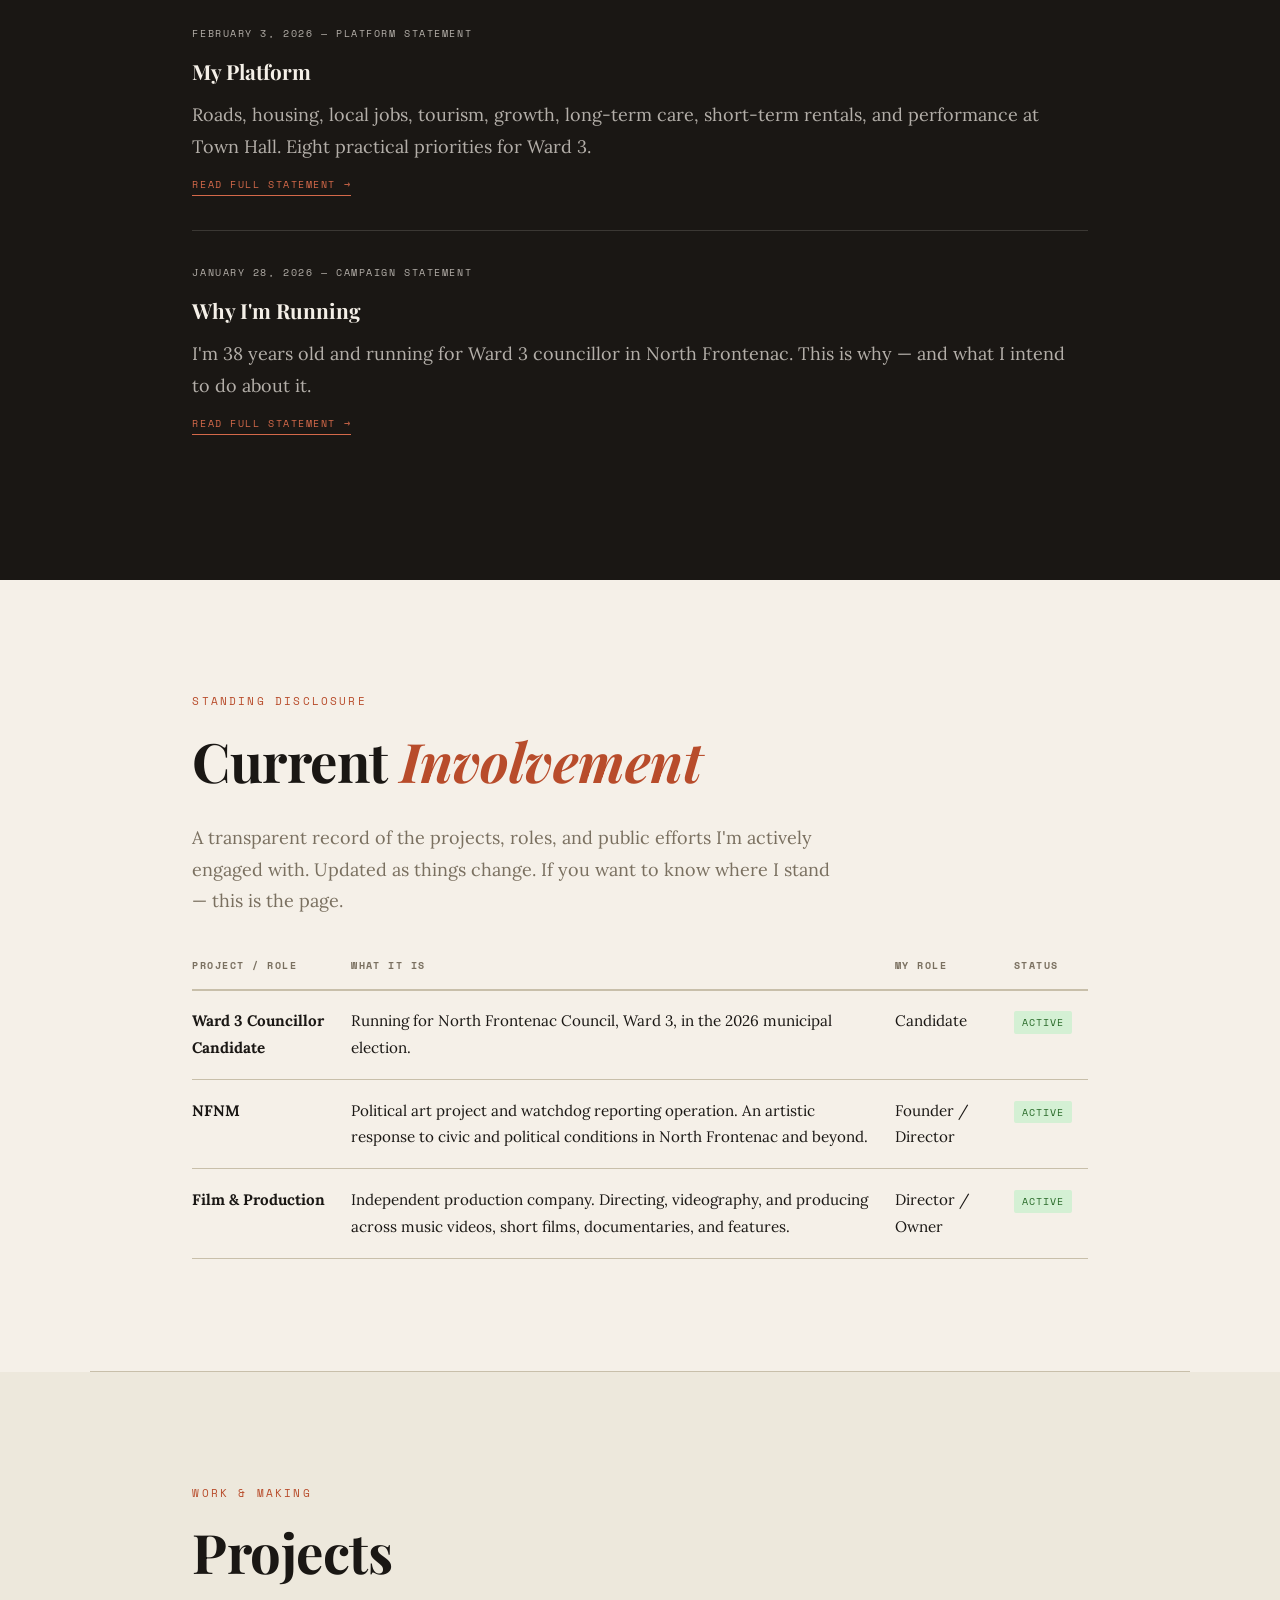
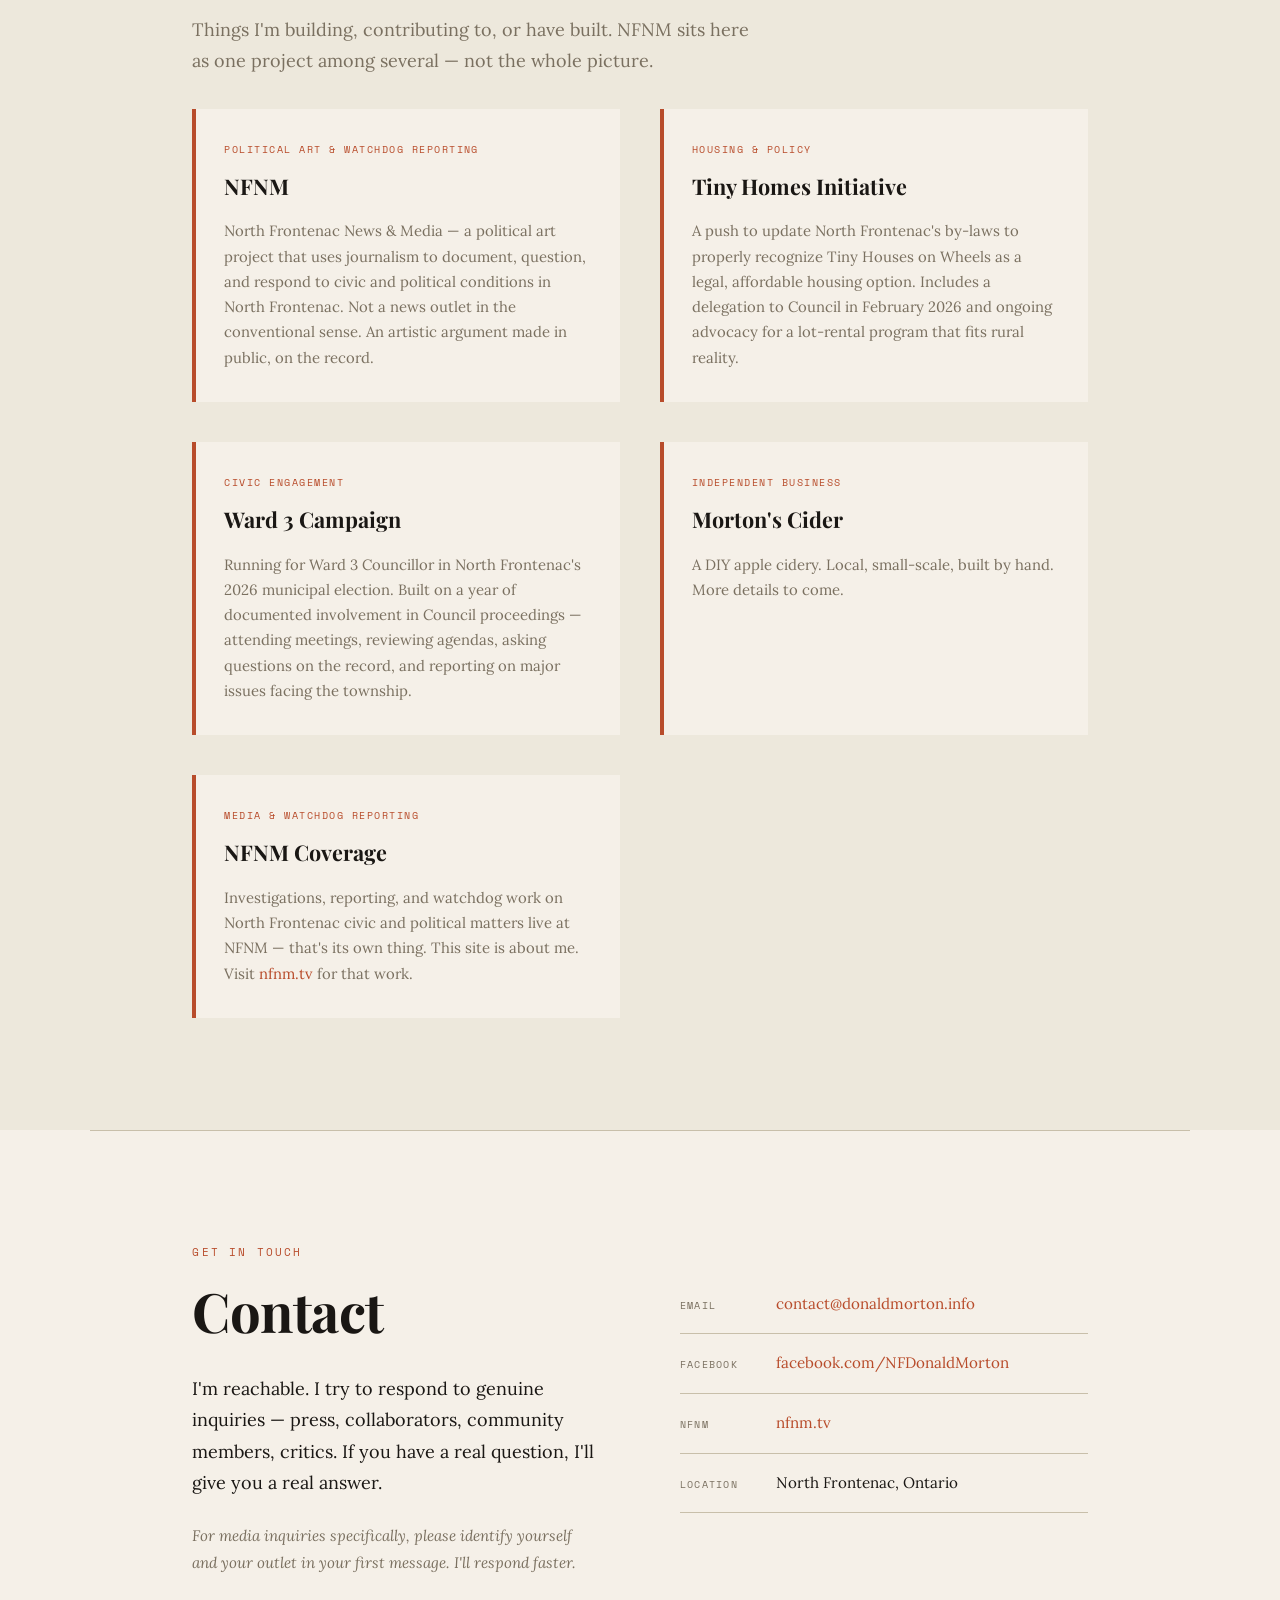
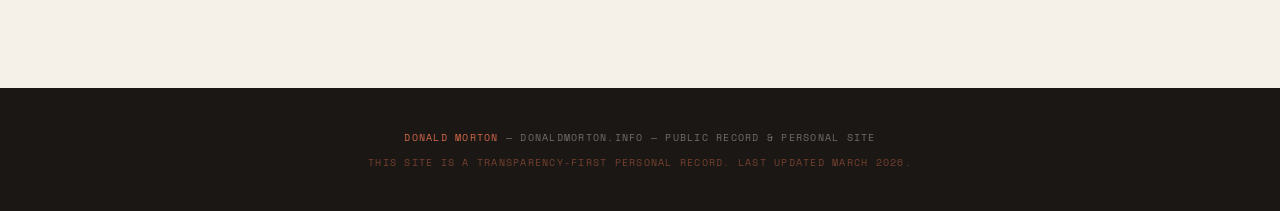
==== commit daa90cfc: "Add social share cards and portrait metadata" ====
--- a/index.html
+++ b/index.html
@@ -3,7 +3,52 @@
 <head>
   <meta charset="UTF-8" />
   <meta name="viewport" content="width=device-width, initial-scale=1.0"/>
-  <title>Donald Morton — Public Record</title>
+  <title>Donald Morton — Ward 3 Candidate, North Frontenac 2026</title>
+  <meta name="description" content="Donald Morton is running for Ward 3 Councillor in North Frontenac's 2026 municipal election. Founder of NFNM. Public record of his platform, values, and statements." />
+  <meta name="keywords" content="Donald Morton, North Frontenac, Ward 3, councillor, 2026 election, NFNM, municipal candidate, Plevna, Ontario" />
+  <meta name="author" content="Donald Morton" />
+  <link rel="canonical" href="https://donaldmorton.info/" />
+
+  <!-- Open Graph (Facebook, LinkedIn previews) -->
+  <meta property="og:type" content="website" />
+  <meta property="og:url" content="https://donaldmorton.info/" />
+  <meta property="og:title" content="Donald Morton — Ward 3 Candidate, North Frontenac 2026" />
+  <meta property="og:description" content="Donald Morton is running for Ward 3 Councillor in North Frontenac's 2026 municipal election. Platform, values, and public statements on record." />
+  <meta property="og:site_name" content="Donald Morton" />
+  <meta property="og:image" content="https://donaldmorton.info/assets/images/donald-morton.jpg" />
+  <meta property="og:image:secure_url" content="https://donaldmorton.info/assets/images/donald-morton.jpg" />
+  <meta property="og:image:type" content="image/jpeg" />
+  <meta property="og:image:width" content="640" />
+  <meta property="og:image:height" content="520" />
+  <meta property="og:image:alt" content="Donald Morton sitting indoors with a mug in hand." />
+
+  <!-- Twitter Card -->
+  <meta name="twitter:card" content="summary_large_image" />
+  <meta name="twitter:title" content="Donald Morton — Ward 3 Candidate, North Frontenac 2026" />
+  <meta name="twitter:description" content="Running for Ward 3 Councillor in North Frontenac's 2026 municipal election. Platform, values, and public statements on record." />
+  <meta name="twitter:image" content="https://donaldmorton.info/assets/images/donald-morton.jpg" />
+  <meta name="twitter:image:alt" content="Donald Morton sitting indoors with a mug in hand." />
+
+  <!-- JSON-LD Structured Data -->
+  <script type="application/ld+json">
+  {
+    "@context": "https://schema.org",
+    "@type": "Person",
+    "name": "Donald Morton",
+    "url": "https://donaldmorton.info",
+    "image": "https://donaldmorton.info/assets/images/donald-morton.jpg",
+    "sameAs": ["https://www.facebook.com/NFDonaldMorton/", "https://nfnm.tv"],
+    "jobTitle": "Municipal Candidate — Ward 3 Councillor",
+    "description": "Donald Morton is running for Ward 3 Councillor in North Frontenac's 2026 municipal election. Founder of NFNM, filmmaker, and political artist.",
+    "address": {
+      "@type": "PostalAddress",
+      "addressRegion": "Ontario",
+      "addressCountry": "CA",
+      "addressLocality": "North Frontenac"
+    }
+  }
+  </script>
+
   <link rel="preconnect" href="https://fonts.googleapis.com">
   <link rel="preconnect" href="https://fonts.gstatic.com" crossorigin>
   <link href="https://fonts.googleapis.com/css2?family=Playfair+Display:ital,wght@0,400;0,700;0,900;1,400;1,700&family=Lora:ital,wght@0,400;0,500;1,400&family=Space+Mono:ital,wght@0,400;0,700;1,400&display=swap" rel="stylesheet">
@@ -44,9 +89,13 @@
     }
 
     /* ── NAV ── */
+    body { padding-top: 56px; }
+
     nav {
-      position: sticky;
+      position: fixed;
       top: 0;
+      left: 0;
+      right: 0;
       z-index: 500;
       background: var(--ink);
       color: var(--paper);
@@ -105,6 +154,10 @@
     }
 
     /* ── SECTIONS ── */
+    section, div[id] {
+      scroll-margin-top: 72px;
+    }
+
     section {
       padding: clamp(4rem, 10vw, 7rem) clamp(1.5rem, 8vw, 14rem);
       max-width: 1100px;
@@ -251,6 +304,29 @@
       margin-bottom: 2rem;
     }
 
+    .about-photo {
+      margin: 0 0 2rem;
+      background: rgba(245, 240, 232, 0.65);
+      border: 1px solid rgba(184, 76, 43, 0.3);
+      padding: 0.9rem;
+    }
+
+    .about-photo img {
+      display: block;
+      width: 100%;
+      aspect-ratio: 16 / 13;
+      object-fit: cover;
+    }
+
+    .about-photo figcaption {
+      margin-top: 0.8rem;
+      font-family: 'Space Mono', monospace;
+      font-size: 0.62rem;
+      letter-spacing: 0.12em;
+      text-transform: uppercase;
+      color: var(--muted);
+    }
+
     /* ── VALUES ── */
     .values-list {
       display: grid;
@@ -502,7 +578,15 @@
       .involvement-table { font-size: 0.85rem; }
     }
   </style>
-</head>
+  <!-- Google tag (gtag.js) -->
+  <script async src="https://www.googletagmanager.com/gtag/js?id=G-SZPH3THP8T"></script>
+  <script>
+    window.dataLayer = window.dataLayer || [];
+    function gtag(){dataLayer.push(arguments);}
+    gtag('js', new Date());
+    gtag('config', 'G-SZPH3THP8T');
+  </script>
+  </head>
 <body>
 
   <!-- NAV -->
@@ -561,6 +645,10 @@
           </p>
         </div>
         <div>
+          <figure class="about-photo reveal">
+            <img src="assets/images/donald-morton.jpg" alt="Donald Morton sitting indoors with a mug in hand." />
+            <figcaption>Donald Morton</figcaption>
+          </figure>
           <p>
             I'm not someone who communicates easily in person. I'm introverted, and I've never been
             comfortable speaking to a room. What I've always been able to do is make work that says
@@ -858,11 +946,10 @@
       }
     }
 
-    // Close menu on link click
+    // Keep menu open on link click
     document.querySelectorAll('.nav-links a').forEach(link => {
       link.addEventListener('click', () => {
-        menuOpen = false;
-        document.querySelector('.nav-links').style.display = 'none';
+        // intentionally left open
       });
     });
   </script>
